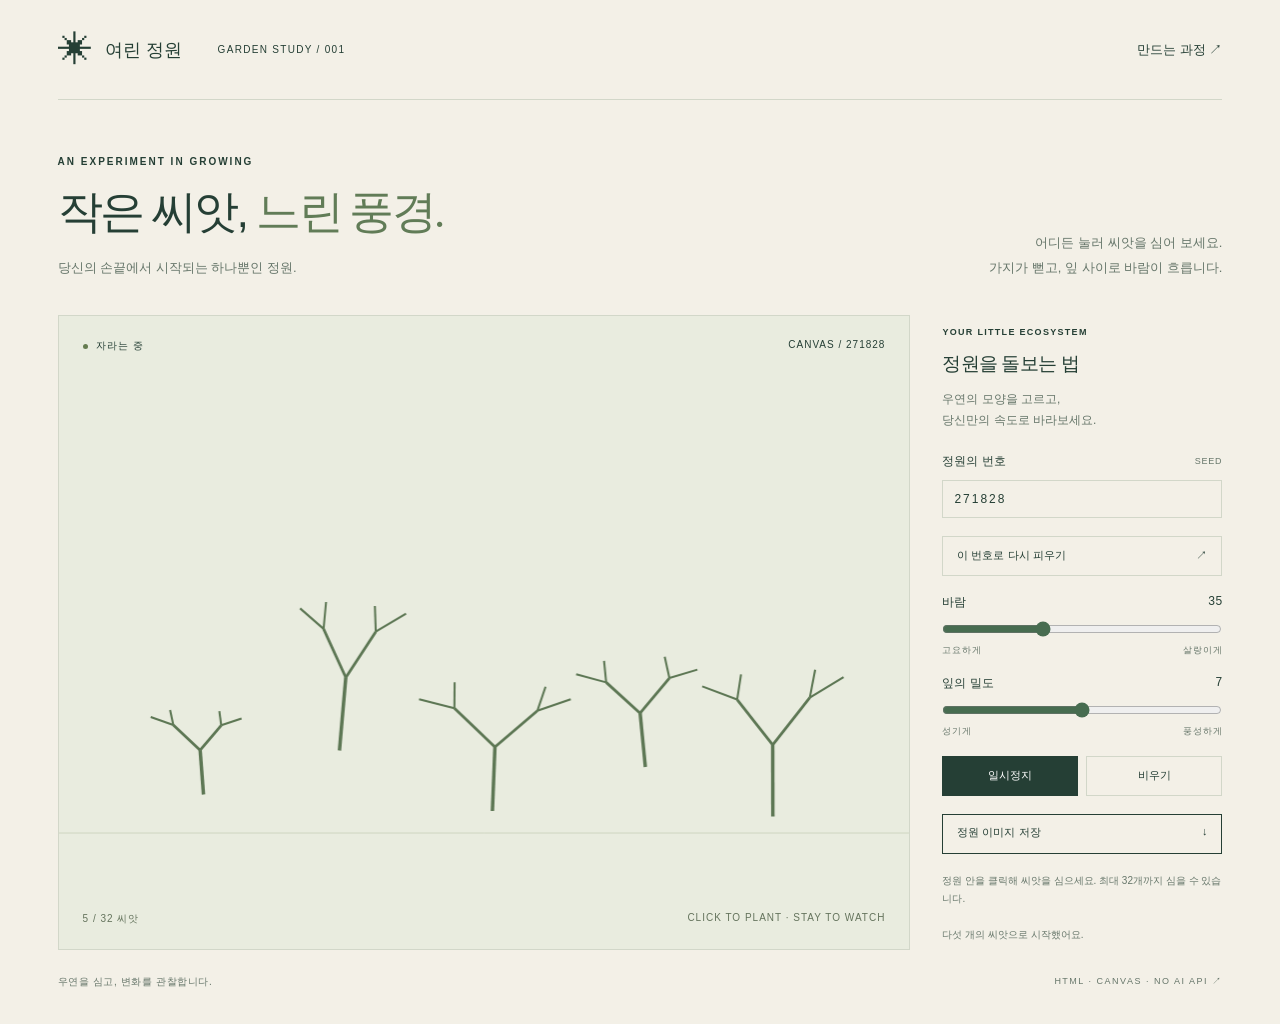
==== index.html @ 95283a8a "feat(v0): implement deterministic canvas garden and baseline evidence" ====
<!doctype html>
<html lang="ko">
<head><meta charset="utf-8"><meta name="viewport" content="width=device-width, initial-scale=1"><meta name="theme-color" content="#f3f0e7"><title>여린 정원 — 인터랙티브 생성형 정원</title><link rel="icon" href="data:,"><link rel="stylesheet" href="styles.css"></head>
<body>
<a class="skip" href="#garden">정원으로 건너뛰기</a>
<div class="shell">
  <header class="topbar"><a class="brand" href="index.html"><span class="brand-icon" aria-hidden="true">✳</span> 여린 정원 <small>GARDEN STUDY / 001</small></a><a href="process.html">만드는 과정 ↗</a></header>
  <main>
    <div class="intro"><div><p class="eyebrow">AN EXPERIMENT IN GROWING</p><h1>작은 씨앗, <em>느린 풍경.</em></h1><p class="subtitle">당신의 손끝에서 시작되는 하나뿐인 정원.</p></div><p class="intro-note">어디든 눌러 씨앗을 심어 보세요.<br>가지가 뻗고, 잎 사이로 바람이 흐릅니다.</p></div>
    <div class="workspace">
      <section class="garden-panel" aria-label="정원 작품">
        <div class="canvas-top"><span><i class="live-dot"></i> <span id="mode">자라는 중</span></span><span>CANVAS / <span id="edition">271828</span></span></div>
        <canvas id="garden" tabindex="0" role="img" aria-label="인터랙티브 정원. 클릭하여 씨앗을 심으세요." aria-describedby="canvas-help">Canvas를 지원하는 브라우저가 필요합니다.</canvas>
        <div class="canvas-bottom"><span id="count">5 / 32 씨앗</span><span>CLICK TO PLANT · STAY TO WATCH</span></div>
      </section>
      <aside class="controls" aria-label="정원 조절">
        <div class="control-title"><span class="eyebrow">YOUR LITTLE ECOSYSTEM</span><h2>정원을 돌보는 법</h2><p>우연의 모양을 고르고,<br>당신만의 속도로 바라보세요.</p></div>
        <label class="field" for="seed"><span>정원의 번호 <small>SEED</small></span><input id="seed" type="text" value="271828" maxlength="80" spellcheck="false" autocomplete="off"></label>
        <button id="regenerate" class="secondary">이 번호로 다시 피우기 <span aria-hidden="true">↗</span></button>
        <label class="field range-field" for="wind"><span>바람 <output id="wind-value" for="wind">35</output></span><input id="wind" type="range" min="0" max="100" value="35"><span class="range-ends"><small>고요하게</small><small>살랑이게</small></span></label>
        <label class="field range-field" for="density"><span>잎의 밀도 <output id="density-value" for="density">7</output></span><input id="density" type="range" min="2" max="12" value="7"><span class="range-ends"><small>성기게</small><small>풍성하게</small></span></label>
        <div class="actions"><button id="pause" class="primary" aria-pressed="false">일시정지</button><button id="reset" class="secondary">비우기</button></div>
        <button id="save" class="save">정원 이미지 저장 <span aria-hidden="true">↓</span></button>
        <p id="canvas-help" class="help">정원 안을 클릭해 씨앗을 심으세요. 최대 32개까지 심을 수 있습니다.</p>
        <p id="status" class="status" role="status" aria-live="polite">다섯 개의 씨앗으로 시작했어요.</p>
      </aside>
    </div>
    <footer class="footer"><span>우연을 심고, 변화를 관찰합니다.</span><span>HTML · CANVAS · NO AI API <span aria-hidden="true">↗</span></span></footer>
  </main>
</div><script src="engine.js"></script><script src="garden.js"></script></body></html>
---- styles.css ----
:root{--paper:#f3f0e7;--ink:#253f35;--muted:#66766a;--line:#d2d7c9;--accent:#476c50;font-family:Arial,'Malgun Gothic',sans-serif;color:var(--ink);background:var(--paper);font-synthesis:none}
*{box-sizing:border-box}body{margin:0}a{color:inherit;text-decoration:none}button,input{font:inherit}button,a,input{touch-action:manipulation}button{cursor:pointer}button:focus-visible,a:focus-visible,input:focus-visible,canvas:focus-visible{outline:3px solid #a15f32;outline-offset:4px}.shell{max-width:1560px;padding:0 4.5%;margin:auto}.skip{position:absolute;left:16px;top:-90px;background:white;padding:12px;z-index:5}.skip:focus{top:8px}.topbar{display:flex;align-items:center;justify-content:space-between;height:100px;border-bottom:1px solid var(--line);font-size:13px}.brand{display:flex;align-items:center;gap:12px;font-weight:700;font-size:18px}.brand-icon{font-size:35px}.brand small{margin-left:24px;font-size:10px;font-weight:400;letter-spacing:1.3px}.intro{display:flex;align-items:flex-end;justify-content:space-between;margin:46px 0 34px}.eyebrow{font-size:10px;letter-spacing:2px;font-weight:600}h1{font-size:45px;letter-spacing:-2.7px;margin:15px 0 14px;font-weight:500}h1 em{font-family:Georgia,'Batang',serif;font-style:normal;color:#617c57}.subtitle,.intro-note{color:var(--muted);font-size:13px;line-height:1.9;margin:0}.intro-note{text-align:right}.workspace{display:grid;grid-template-columns:minmax(0,1fr) 280px;gap:32px}.garden-panel{border:1px solid var(--line);background:#e9ecdf;position:relative;min-width:0;overflow:hidden}.canvas-top,.canvas-bottom{display:flex;justify-content:space-between;font-size:10px;letter-spacing:1px;position:absolute;left:24px;right:24px;z-index:1;pointer-events:none}.canvas-top{top:23px}.canvas-bottom{bottom:23px;color:#64735c}.live-dot{display:inline-block;width:5px;height:5px;background:#657c50;border-radius:50%;margin-right:5px}canvas{display:block;width:100%;height:550px;cursor:crosshair}.controls{display:flex;flex-direction:column;gap:18px;padding:6px 0}.control-title{margin-bottom:3px}.control-title .eyebrow{font-size:9px;letter-spacing:1.3px}h2{font-size:19px;font-weight:500;letter-spacing:-.8px;margin:12px 0}.control-title p{font-size:12px;color:var(--muted);line-height:1.8;margin:0}.field{display:block;font-size:12px}.field>span:first-child{display:flex;justify-content:space-between;align-items:center;margin-bottom:10px}.field small{font-size:9px;letter-spacing:.8px;color:var(--muted)}input[type=text]{border:1px solid var(--line);border-radius:0;background:transparent;padding:11px;width:100%;letter-spacing:2px;color:var(--ink)}button{min-height:40px;border:1px solid var(--line);background:transparent;color:var(--ink);padding:10px 14px;font-size:11px}.secondary{display:flex;justify-content:space-between;align-items:center}.primary{background:var(--ink);border-color:var(--ink);color:white}.actions{display:grid;grid-template-columns:1fr 1fr;gap:8px}.actions .secondary{justify-content:center}.save{display:flex;justify-content:space-between;border-color:var(--ink)}input[type=range]{display:block;width:100%;accent-color:var(--accent);height:16px;margin:0}.range-ends{display:flex;justify-content:space-between;margin-top:7px}output{font-family:monospace;font-size:12px}.help,.status{font-size:10px;line-height:1.8;color:var(--muted);margin:0}.status{min-height:18px}.footer{display:flex;justify-content:space-between;color:var(--muted);font-size:10px;letter-spacing:.6px;margin:25px 0 35px}.footer span:last-child{font-size:9px;letter-spacing:1.5px}button:hover{background:#dde2d3}.primary:hover{background:#365646}
@media(max-width:760px){.shell{padding:0 20px}.topbar{height:75px}.brand small{display:none}.intro{margin:32px 0 25px}.intro-note{display:none}h1{font-size:32px;letter-spacing:-1.8px}.workspace{grid-template-columns:1fr;gap:24px}canvas{height:440px}.controls{padding:0}.control-title p br{display:none}.footer{gap:20px;line-height:1.8}.canvas-top,.canvas-bottom{left:15px;right:15px;font-size:8px}}
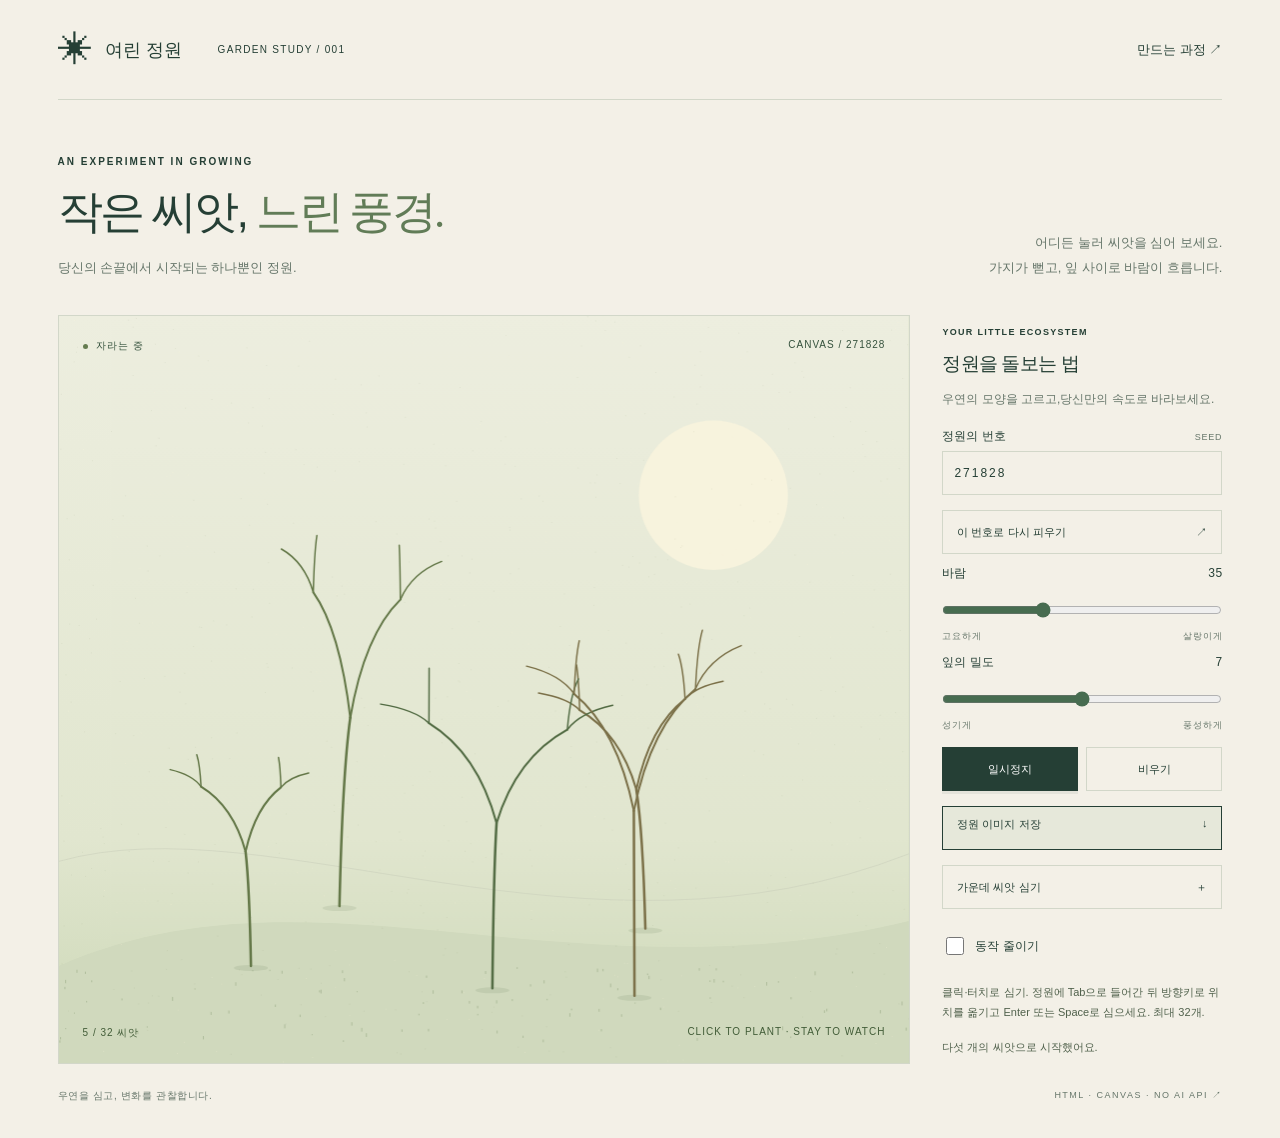
==== commit 90a835bb: "feat(v2): add keyboard, reduced motion and mobile controls with verified evidence" ====
--- a/index.html
+++ b/index.html
@@ -10,18 +10,21 @@
     <div class="workspace">
       <section class="garden-panel" aria-label="정원 작품">
         <div class="canvas-top"><span><i class="live-dot"></i> <span id="mode">자라는 중</span></span><span>CANVAS / <span id="edition">271828</span></span></div>
-        <canvas id="garden" tabindex="0" role="img" aria-label="인터랙티브 정원. 클릭하여 씨앗을 심으세요." aria-describedby="canvas-help">Canvas를 지원하는 브라우저가 필요합니다.</canvas>
+        <canvas id="garden" tabindex="0" role="application" aria-label="키보드로 씨앗을 심는 정원" aria-describedby="canvas-help">Canvas를 지원하는 브라우저가 필요합니다. 아래 가운데 심기 버튼을 이용할 수도 있습니다.</canvas>
         <div class="canvas-bottom"><span id="count">5 / 32 씨앗</span><span>CLICK TO PLANT · STAY TO WATCH</span></div>
       </section>
       <aside class="controls" aria-label="정원 조절">
         <div class="control-title"><span class="eyebrow">YOUR LITTLE ECOSYSTEM</span><h2>정원을 돌보는 법</h2><p>우연의 모양을 고르고,<br>당신만의 속도로 바라보세요.</p></div>
-        <label class="field" for="seed"><span>정원의 번호 <small>SEED</small></span><input id="seed" type="text" value="271828" maxlength="80" spellcheck="false" autocomplete="off"></label>
+        <label class="field seed-field" for="seed"><span>정원의 번호 <small>SEED</small></span><input id="seed" type="text" value="271828" maxlength="80" spellcheck="false" autocomplete="off"></label>
         <button id="regenerate" class="secondary">이 번호로 다시 피우기 <span aria-hidden="true">↗</span></button>
-        <label class="field range-field" for="wind"><span>바람 <output id="wind-value" for="wind">35</output></span><input id="wind" type="range" min="0" max="100" value="35"><span class="range-ends"><small>고요하게</small><small>살랑이게</small></span></label>
-        <label class="field range-field" for="density"><span>잎의 밀도 <output id="density-value" for="density">7</output></span><input id="density" type="range" min="2" max="12" value="7"><span class="range-ends"><small>성기게</small><small>풍성하게</small></span></label>
+        <label class="field range-field wind-field" for="wind"><span>바람 <output id="wind-value" for="wind">35</output></span><input id="wind" type="range" min="0" max="100" value="35"><span class="range-ends"><small>고요하게</small><small>살랑이게</small></span></label>
+        <label class="field range-field density-field" for="density"><span>잎의 밀도 <output id="density-value" for="density">7</output></span><input id="density" type="range" min="2" max="12" value="7"><span class="range-ends"><small>성기게</small><small>풍성하게</small></span></label>
         <div class="actions"><button id="pause" class="primary" aria-pressed="false">일시정지</button><button id="reset" class="secondary">비우기</button></div>
         <button id="save" class="save">정원 이미지 저장 <span aria-hidden="true">↓</span></button>
-        <p id="canvas-help" class="help">정원 안을 클릭해 씨앗을 심으세요. 최대 32개까지 심을 수 있습니다.</p>
+        <button id="plant-center" class="secondary">가운데 씨앗 심기 <span aria-hidden="true">＋</span></button>
+        <label class="motion-field"><input id="reduced" type="checkbox"> 동작 줄이기 <small id="motion-source"></small></label>
+        <p id="canvas-help" class="help">클릭·터치로 심기. 정원에 Tab으로 들어간 뒤 방향키로 위치를 옮기고 Enter 또는 Space로 심으세요. 최대 32개.</p>
+        <p id="fixed-note" class="help" hidden>성장 6초를 고정한 기록 화면입니다. <a href="index.html">직접 가꾸기 ↗</a></p>
         <p id="status" class="status" role="status" aria-live="polite">다섯 개의 씨앗으로 시작했어요.</p>
       </aside>
     </div>
--- a/styles.css
+++ b/styles.css
@@ -1,3 +1,6 @@
 :root{--paper:#f3f0e7;--ink:#253f35;--muted:#66766a;--line:#d2d7c9;--accent:#476c50;font-family:Arial,'Malgun Gothic',sans-serif;color:var(--ink);background:var(--paper);font-synthesis:none}
 *{box-sizing:border-box}body{margin:0}a{color:inherit;text-decoration:none}button,input{font:inherit}button,a,input{touch-action:manipulation}button{cursor:pointer}button:focus-visible,a:focus-visible,input:focus-visible,canvas:focus-visible{outline:3px solid #a15f32;outline-offset:4px}.shell{max-width:1560px;padding:0 4.5%;margin:auto}.skip{position:absolute;left:16px;top:-90px;background:white;padding:12px;z-index:5}.skip:focus{top:8px}.topbar{display:flex;align-items:center;justify-content:space-between;height:100px;border-bottom:1px solid var(--line);font-size:13px}.brand{display:flex;align-items:center;gap:12px;font-weight:700;font-size:18px}.brand-icon{font-size:35px}.brand small{margin-left:24px;font-size:10px;font-weight:400;letter-spacing:1.3px}.intro{display:flex;align-items:flex-end;justify-content:space-between;margin:46px 0 34px}.eyebrow{font-size:10px;letter-spacing:2px;font-weight:600}h1{font-size:45px;letter-spacing:-2.7px;margin:15px 0 14px;font-weight:500}h1 em{font-family:Georgia,'Batang',serif;font-style:normal;color:#617c57}.subtitle,.intro-note{color:var(--muted);font-size:13px;line-height:1.9;margin:0}.intro-note{text-align:right}.workspace{display:grid;grid-template-columns:minmax(0,1fr) 280px;gap:32px}.garden-panel{border:1px solid var(--line);background:#e9ecdf;position:relative;min-width:0;overflow:hidden}.canvas-top,.canvas-bottom{display:flex;justify-content:space-between;font-size:10px;letter-spacing:1px;position:absolute;left:24px;right:24px;z-index:1;pointer-events:none}.canvas-top{top:23px}.canvas-bottom{bottom:23px;color:#64735c}.live-dot{display:inline-block;width:5px;height:5px;background:#657c50;border-radius:50%;margin-right:5px}canvas{display:block;width:100%;height:550px;cursor:crosshair}.controls{display:flex;flex-direction:column;gap:18px;padding:6px 0}.control-title{margin-bottom:3px}.control-title .eyebrow{font-size:9px;letter-spacing:1.3px}h2{font-size:19px;font-weight:500;letter-spacing:-.8px;margin:12px 0}.control-title p{font-size:12px;color:var(--muted);line-height:1.8;margin:0}.field{display:block;font-size:12px}.field>span:first-child{display:flex;justify-content:space-between;align-items:center;margin-bottom:10px}.field small{font-size:9px;letter-spacing:.8px;color:var(--muted)}input[type=text]{border:1px solid var(--line);border-radius:0;background:transparent;padding:11px;width:100%;letter-spacing:2px;color:var(--ink)}button{min-height:40px;border:1px solid var(--line);background:transparent;color:var(--ink);padding:10px 14px;font-size:11px}.secondary{display:flex;justify-content:space-between;align-items:center}.primary{background:var(--ink);border-color:var(--ink);color:white}.actions{display:grid;grid-template-columns:1fr 1fr;gap:8px}.actions .secondary{justify-content:center}.save{display:flex;justify-content:space-between;border-color:var(--ink)}input[type=range]{display:block;width:100%;accent-color:var(--accent);height:16px;margin:0}.range-ends{display:flex;justify-content:space-between;margin-top:7px}output{font-family:monospace;font-size:12px}.help,.status{font-size:10px;line-height:1.8;color:var(--muted);margin:0}.status{min-height:18px}.footer{display:flex;justify-content:space-between;color:var(--muted);font-size:10px;letter-spacing:.6px;margin:25px 0 35px}.footer span:last-child{font-size:9px;letter-spacing:1.5px}button:hover{background:#dde2d3}.primary:hover{background:#365646}
-@media(max-width:760px){.shell{padding:0 20px}.topbar{height:75px}.brand small{display:none}.intro{margin:32px 0 25px}.intro-note{display:none}h1{font-size:32px;letter-spacing:-1.8px}.workspace{grid-template-columns:1fr;gap:24px}canvas{height:440px}.controls{padding:0}.control-title p br{display:none}.footer{gap:20px;line-height:1.8}.canvas-top,.canvas-bottom{left:15px;right:15px;font-size:8px}}
+.garden-panel{min-height:680px}.garden-panel canvas{position:absolute;inset:0;height:100%}.canvas-bottom{color:#415c37}.canvas-top{color:#34513c}.save{background:#e6e8da}.primary{box-shadow:0 3px 0 #253f3512}
+.controls{gap:15px}.control-title p br{display:none}.field>span:first-child{margin-bottom:6px}button,input[type=text]{min-height:44px}input[type=range]{height:44px}.range-ends{margin-top:-2px}.motion-field{display:flex;align-items:center;gap:8px;min-height:44px;font-size:12px}.motion-field input{width:18px;height:18px;accent-color:var(--ink)}.motion-field small{font-size:10px;color:#53664d}.help,.status{font-size:11px;color:#50614c}.help a{text-decoration:underline;text-underline-offset:3px}.range-field{margin-top:-4px}
+@media(max-width:760px){.shell{padding:0 20px}.topbar{height:75px}.brand small{display:none}.intro{margin:32px 0 25px}.intro-note{display:none}h1{font-size:32px;letter-spacing:-1.8px}.workspace{grid-template-columns:1fr;gap:22px}.garden-panel{min-height:440px}.controls{padding:0;display:grid;grid-template-columns:1fr 1fr;gap:15px 12px}.control-title{grid-column:1/-1}.control-title p{display:none}.control-title h2{margin:7px 0}.actions{grid-column:1/-1;grid-row:2}.save{grid-column:1/-1;grid-row:3}.seed-field{grid-column:1/-1}.controls #regenerate,.motion-field,.help,.status{grid-column:1/-1}.range-field{min-width:0}.footer{gap:20px;line-height:1.8}.canvas-top,.canvas-bottom{left:15px;right:15px;font-size:8px}.canvas-bottom span:last-child{max-width:55%;text-align:right}.controls #plant-center{grid-column:1/-1}.intro .eyebrow{font-size:9px}.topbar>a:last-child{font-size:12px;min-height:44px;display:flex;align-items:center}}
+@media(prefers-reduced-motion:reduce){html{scroll-behavior:auto}}
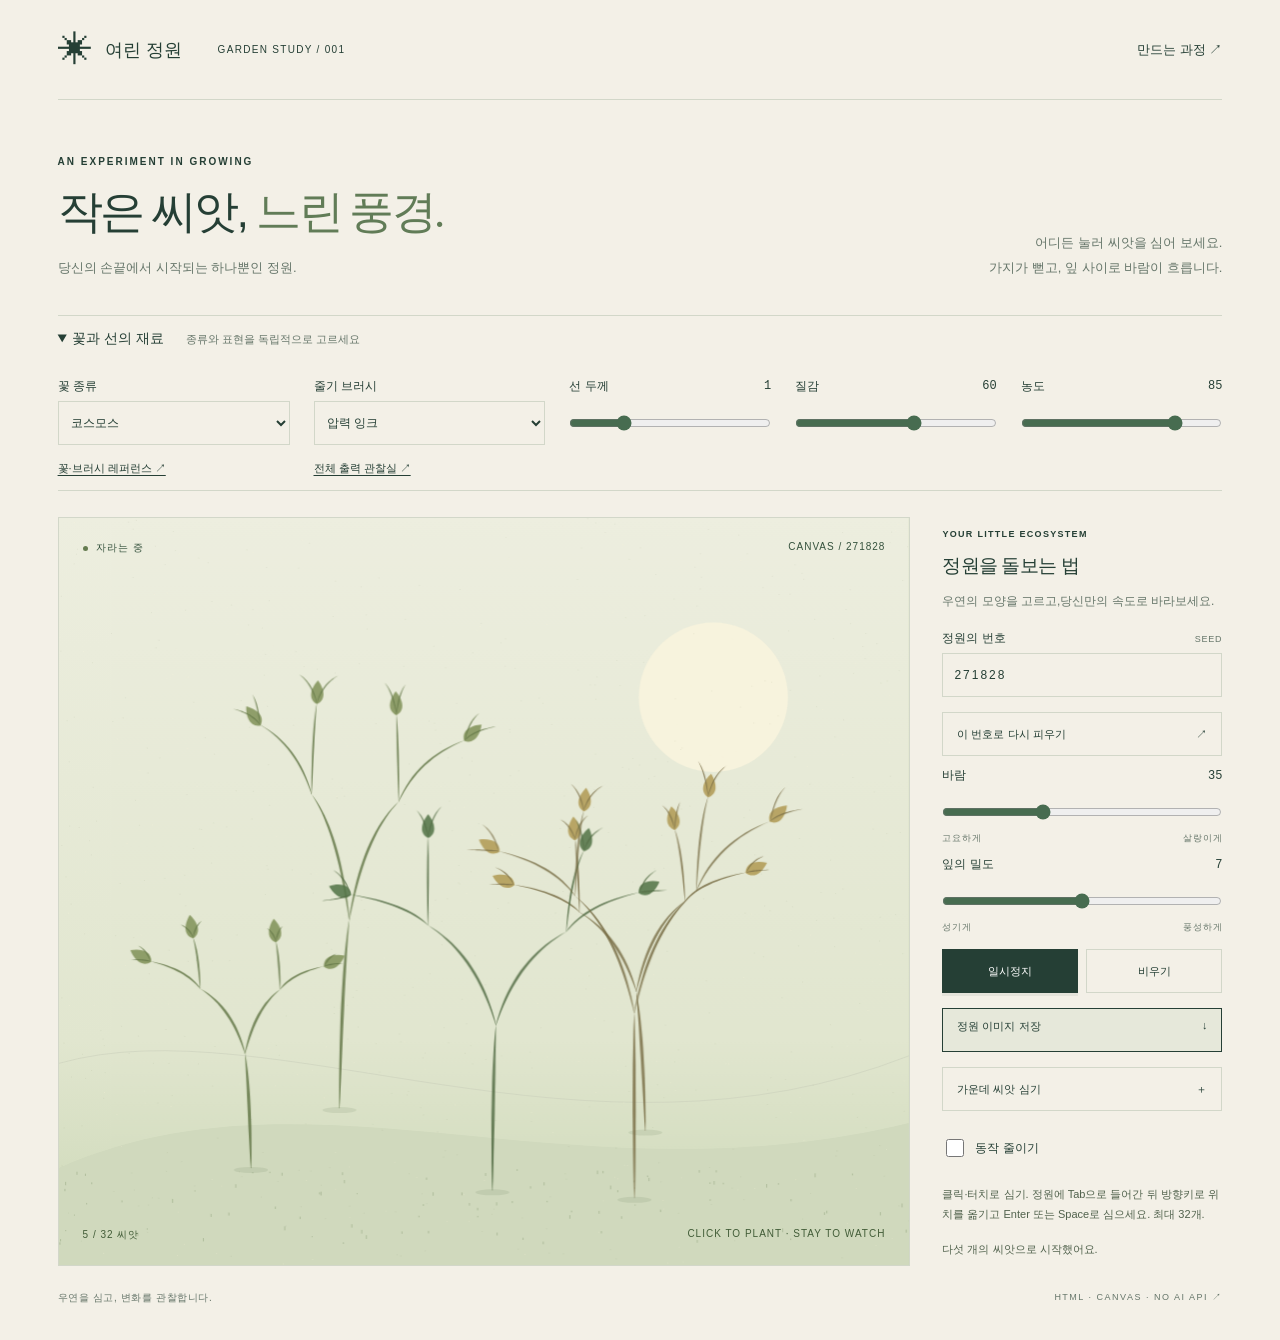
==== commit fe2a481d: "feat(v3): add three botanical blooms and five independent brush materials" ====
--- a/index.html
+++ b/index.html
@@ -7,6 +7,14 @@
   <header class="topbar"><a class="brand" href="index.html"><span class="brand-icon" aria-hidden="true">✳</span> 여린 정원 <small>GARDEN STUDY / 001</small></a><a href="process.html">만드는 과정 ↗</a></header>
   <main>
     <div class="intro"><div><p class="eyebrow">AN EXPERIMENT IN GROWING</p><h1>작은 씨앗, <em>느린 풍경.</em></h1><p class="subtitle">당신의 손끝에서 시작되는 하나뿐인 정원.</p></div><p class="intro-note">어디든 눌러 씨앗을 심어 보세요.<br>가지가 뻗고, 잎 사이로 바람이 흐릅니다.</p></div>
+    <details class="material-drawer" open><summary>꽃과 선의 재료 <span>종류와 표현을 독립적으로 고르세요</span></summary><div class="material-grid">
+      <label class="field" for="flower"><span>꽃 종류</span><select id="flower"><option value="cosmos">코스모스</option><option value="daisy">데이지</option><option value="poppy">개양귀비</option></select></label>
+      <label class="field" for="brush"><span>줄기 브러시</span><select id="brush"><option value="pen">균일 펜</option><option value="ink" selected>압력 잉크</option><option value="pencil">연필</option><option value="dry">드라이 브러시</option><option value="watercolor">수채</option></select></label>
+      <label class="field" for="stroke-width"><span>선 두께 <output id="width-value">1</output></span><input id="stroke-width" type="range" min="0.5" max="2.5" step="0.1" value="1"></label>
+      <label class="field" for="texture"><span>질감 <output id="texture-value">60</output></span><input id="texture" type="range" min="0" max="100" value="60"></label>
+      <label class="field" for="opacity"><span>농도 <output id="opacity-value">85</output></span><input id="opacity" type="range" min="30" max="100" value="85"></label>
+      <a href="reference.html">꽃·브러시 레퍼런스 ↗</a><a href="study.html">전체 출력 관찰실 ↗</a>
+    </div></details>
     <div class="workspace">
       <section class="garden-panel" aria-label="정원 작품">
         <div class="canvas-top"><span><i class="live-dot"></i> <span id="mode">자라는 중</span></span><span>CANVAS / <span id="edition">271828</span></span></div>
@@ -30,4 +38,4 @@
     </div>
     <footer class="footer"><span>우연을 심고, 변화를 관찰합니다.</span><span>HTML · CANVAS · NO AI API <span aria-hidden="true">↗</span></span></footer>
   </main>
-</div><script src="engine.js"></script><script src="garden.js"></script></body></html>
+</div><script src="engine.js"></script><script src="flower-art.js"></script><script src="brush-art.js"></script><script src="plant-renderer.js"></script><script src="garden.js"></script></body></html>
--- a/styles.css
+++ b/styles.css
@@ -4,3 +4,4 @@
 .controls{gap:15px}.control-title p br{display:none}.field>span:first-child{margin-bottom:6px}button,input[type=text]{min-height:44px}input[type=range]{height:44px}.range-ends{margin-top:-2px}.motion-field{display:flex;align-items:center;gap:8px;min-height:44px;font-size:12px}.motion-field input{width:18px;height:18px;accent-color:var(--ink)}.motion-field small{font-size:10px;color:#53664d}.help,.status{font-size:11px;color:#50614c}.help a{text-decoration:underline;text-underline-offset:3px}.range-field{margin-top:-4px}
 @media(max-width:760px){.shell{padding:0 20px}.topbar{height:75px}.brand small{display:none}.intro{margin:32px 0 25px}.intro-note{display:none}h1{font-size:32px;letter-spacing:-1.8px}.workspace{grid-template-columns:1fr;gap:22px}.garden-panel{min-height:440px}.controls{padding:0;display:grid;grid-template-columns:1fr 1fr;gap:15px 12px}.control-title{grid-column:1/-1}.control-title p{display:none}.control-title h2{margin:7px 0}.actions{grid-column:1/-1;grid-row:2}.save{grid-column:1/-1;grid-row:3}.seed-field{grid-column:1/-1}.controls #regenerate,.motion-field,.help,.status{grid-column:1/-1}.range-field{min-width:0}.footer{gap:20px;line-height:1.8}.canvas-top,.canvas-bottom{left:15px;right:15px;font-size:8px}.canvas-bottom span:last-child{max-width:55%;text-align:right}.controls #plant-center{grid-column:1/-1}.intro .eyebrow{font-size:9px}.topbar>a:last-child{font-size:12px;min-height:44px;display:flex;align-items:center}}
 @media(prefers-reduced-motion:reduce){html{scroll-behavior:auto}}
+.material-drawer{border-block:1px solid var(--line);margin:0 0 26px;padding:14px 0}.material-drawer summary{cursor:pointer;font-size:14px;min-height:32px}.material-drawer summary span{font-size:11px;color:var(--muted);margin-left:18px}.material-grid{display:grid;grid-template-columns:1.15fr 1.15fr 1fr 1fr 1fr;gap:16px 24px;padding-top:16px}.material-grid a{font-size:11px;text-decoration:underline;text-underline-offset:3px}.material-grid select{min-height:44px;width:100%;background:transparent;color:var(--ink);border:1px solid var(--line);padding:8px;font:inherit}.material-grid input[type=range]{height:44px}.material-grid .field{min-width:0}@media(max-width:760px){.material-grid{grid-template-columns:1fr 1fr;gap:16px}.material-drawer summary span{display:none}.material-drawer summary{min-height:44px;padding-top:10px}.material-grid .field:last-of-type{grid-column:1/-1}}
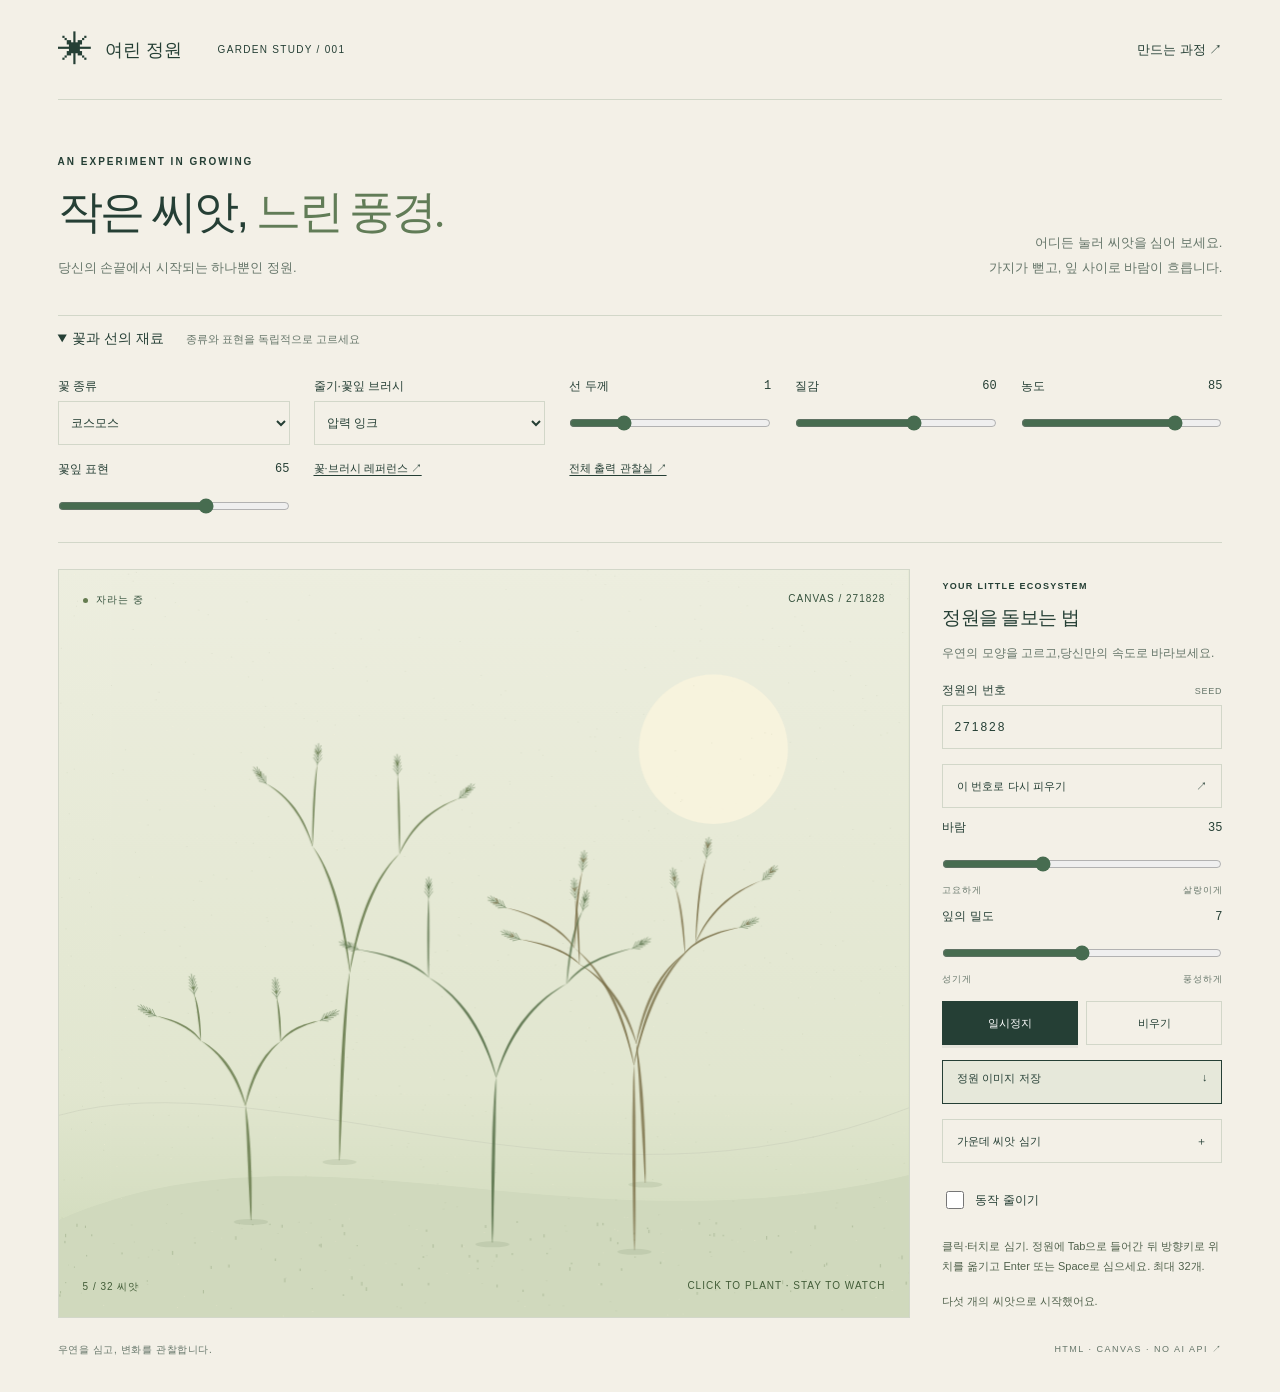
==== commit f2d687e9: "feat: apply five drawing materials to petal silhouettes (v6)" ====
--- a/index.html
+++ b/index.html
@@ -9,11 +9,11 @@
     <div class="intro"><div><p class="eyebrow">AN EXPERIMENT IN GROWING</p><h1>작은 씨앗, <em>느린 풍경.</em></h1><p class="subtitle">당신의 손끝에서 시작되는 하나뿐인 정원.</p></div><p class="intro-note">어디든 눌러 씨앗을 심어 보세요.<br>가지가 뻗고, 잎 사이로 바람이 흐릅니다.</p></div>
     <details class="material-drawer" open><summary>꽃과 선의 재료 <span>종류와 표현을 독립적으로 고르세요</span></summary><div class="material-grid">
       <label class="field" for="flower"><span>꽃 종류</span><select id="flower"><option value="cosmos">코스모스</option><option value="daisy">데이지</option><option value="poppy">개양귀비</option></select></label>
-      <label class="field" for="brush"><span>줄기 브러시</span><select id="brush"><option value="pen">균일 펜</option><option value="ink" selected>압력 잉크</option><option value="pencil">연필</option><option value="dry">드라이 브러시</option><option value="watercolor">수채</option></select></label>
+      <label class="field" for="brush"><span>줄기·꽃잎 브러시</span><select id="brush"><option value="pen">균일 펜</option><option value="ink" selected>압력 잉크</option><option value="pencil">연필</option><option value="dry">드라이 브러시</option><option value="watercolor">수채</option></select></label>
       <label class="field" for="stroke-width"><span>선 두께 <output id="width-value">1</output></span><input id="stroke-width" type="range" min="0.5" max="2.5" step="0.1" value="1"></label>
       <label class="field" for="texture"><span>질감 <output id="texture-value">60</output></span><input id="texture" type="range" min="0" max="100" value="60"></label>
       <label class="field" for="opacity"><span>농도 <output id="opacity-value">85</output></span><input id="opacity" type="range" min="30" max="100" value="85"></label>
-      <a href="reference.html">꽃·브러시 레퍼런스 ↗</a><a href="study.html">전체 출력 관찰실 ↗</a>
+      <label class="field" for="petal-strength"><span>꽃잎 표현 <output id="petal-value">65</output></span><input id="petal-strength" type="range" min="0" max="100" value="65"></label><a href="reference.html">꽃·브러시 레퍼런스 ↗</a><a href="study.html">전체 출력 관찰실 ↗</a>
     </div></details>
     <div class="workspace">
       <section class="garden-panel" aria-label="정원 작품">
@@ -38,4 +38,4 @@
     </div>
     <footer class="footer"><span>우연을 심고, 변화를 관찰합니다.</span><span>HTML · CANVAS · NO AI API <span aria-hidden="true">↗</span></span></footer>
   </main>
-</div><script src="engine.js"></script><script src="flower-art.js"></script><script src="brush-art.js"></script><script src="plant-renderer.js"></script><script src="garden.js"></script></body></html>
+</div><script src="engine.js"></script><script src="petal-paint.js"></script><script src="flower-art.js"></script><script src="brush-art.js"></script><script src="plant-renderer.js"></script><script src="garden.js"></script></body></html>
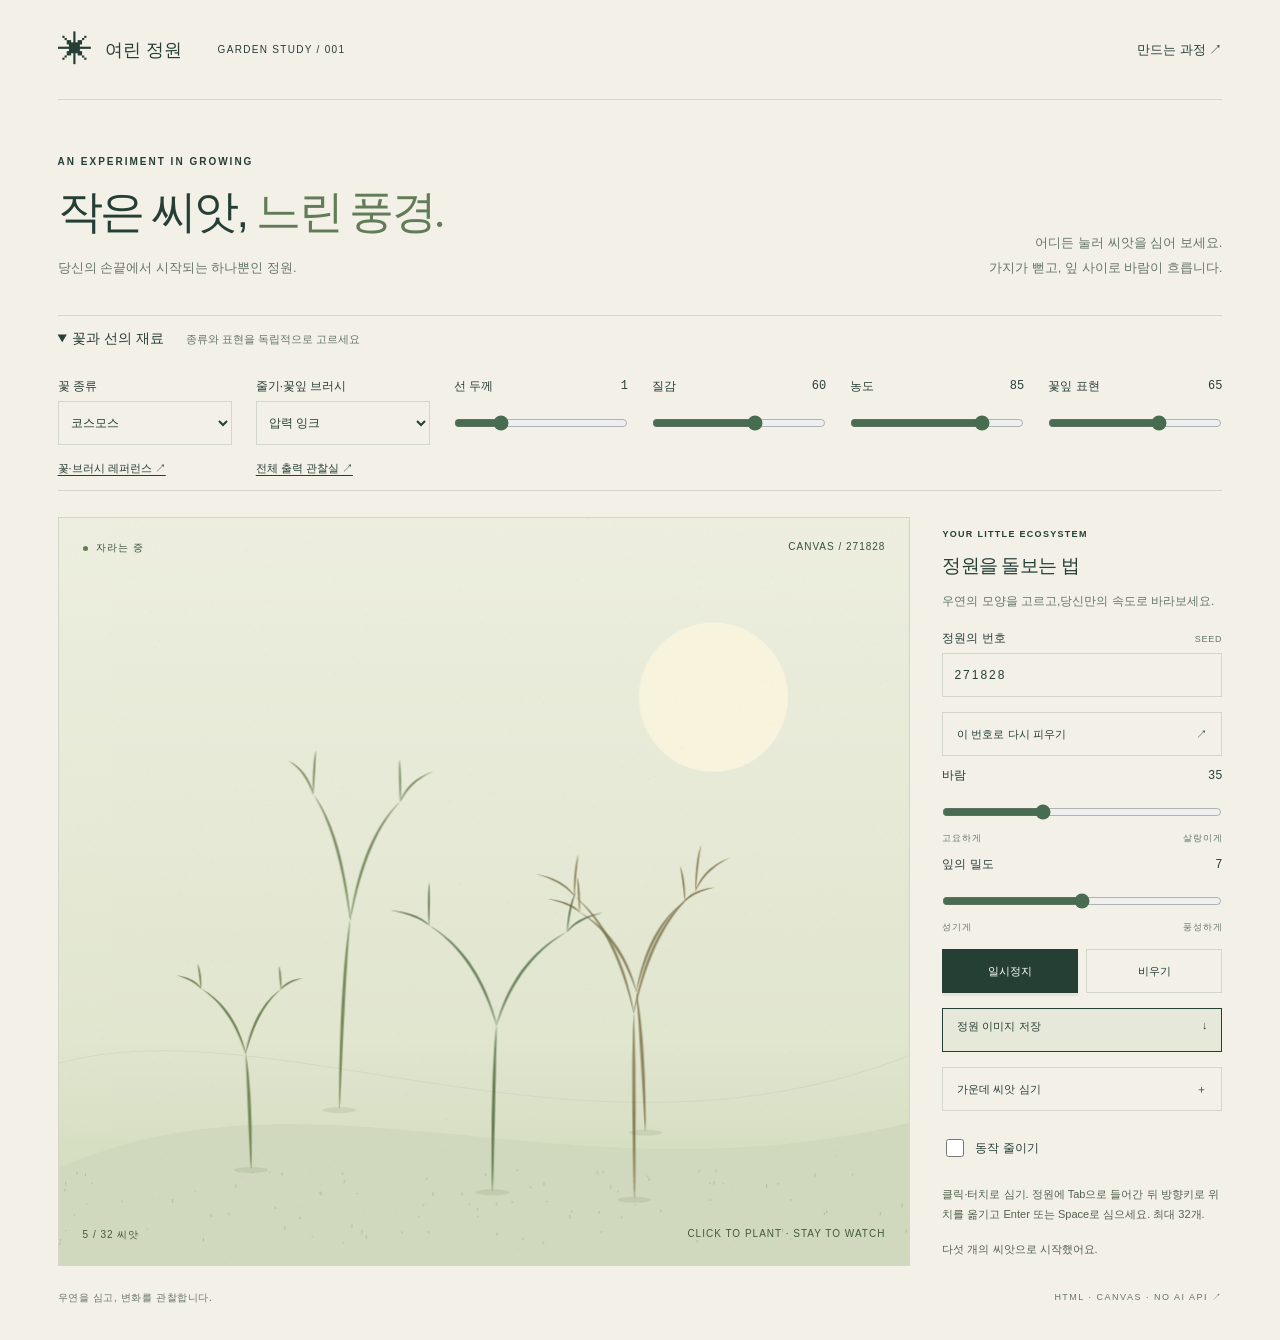
==== commit de94619f: "refine: distinguish petal grounds and paper exposure at garden scale (v8)" ====
--- a/index.html
+++ b/index.html
@@ -13,7 +13,7 @@
       <label class="field" for="stroke-width"><span>선 두께 <output id="width-value">1</output></span><input id="stroke-width" type="range" min="0.5" max="2.5" step="0.1" value="1"></label>
       <label class="field" for="texture"><span>질감 <output id="texture-value">60</output></span><input id="texture" type="range" min="0" max="100" value="60"></label>
       <label class="field" for="opacity"><span>농도 <output id="opacity-value">85</output></span><input id="opacity" type="range" min="30" max="100" value="85"></label>
-      <label class="field" for="petal-strength"><span>꽃잎 표현 <output id="petal-value">65</output></span><input id="petal-strength" type="range" min="0" max="100" value="65"></label><a href="reference.html">꽃·브러시 레퍼런스 ↗</a><a href="study.html">전체 출력 관찰실 ↗</a>
+      <label class="field" for="petal-strength"><span>꽃잎 표현 <output id="petal-value">65</output></span><input id="petal-strength" type="range" min="0" max="100" value="65"></label><a href="reference.html">꽃·브러시 레퍼런스 ↗</a><a href="petal-study.html">전체 출력 관찰실 ↗</a>
     </div></details>
     <div class="workspace">
       <section class="garden-panel" aria-label="정원 작품">
--- a/styles.css
+++ b/styles.css
@@ -4,4 +4,4 @@
 .controls{gap:15px}.control-title p br{display:none}.field>span:first-child{margin-bottom:6px}button,input[type=text]{min-height:44px}input[type=range]{height:44px}.range-ends{margin-top:-2px}.motion-field{display:flex;align-items:center;gap:8px;min-height:44px;font-size:12px}.motion-field input{width:18px;height:18px;accent-color:var(--ink)}.motion-field small{font-size:10px;color:#53664d}.help,.status{font-size:11px;color:#50614c}.help a{text-decoration:underline;text-underline-offset:3px}.range-field{margin-top:-4px}
 @media(max-width:760px){.shell{padding:0 20px}.topbar{height:75px}.brand small{display:none}.intro{margin:32px 0 25px}.intro-note{display:none}h1{font-size:32px;letter-spacing:-1.8px}.workspace{grid-template-columns:1fr;gap:22px}.garden-panel{min-height:440px}.controls{padding:0;display:grid;grid-template-columns:1fr 1fr;gap:15px 12px}.control-title{grid-column:1/-1}.control-title p{display:none}.control-title h2{margin:7px 0}.actions{grid-column:1/-1;grid-row:2}.save{grid-column:1/-1;grid-row:3}.seed-field{grid-column:1/-1}.controls #regenerate,.motion-field,.help,.status{grid-column:1/-1}.range-field{min-width:0}.footer{gap:20px;line-height:1.8}.canvas-top,.canvas-bottom{left:15px;right:15px;font-size:8px}.canvas-bottom span:last-child{max-width:55%;text-align:right}.controls #plant-center{grid-column:1/-1}.intro .eyebrow{font-size:9px}.topbar>a:last-child{font-size:12px;min-height:44px;display:flex;align-items:center}}
 @media(prefers-reduced-motion:reduce){html{scroll-behavior:auto}}
-.material-drawer{border-block:1px solid var(--line);margin:0 0 26px;padding:14px 0}.material-drawer summary{cursor:pointer;font-size:14px;min-height:32px}.material-drawer summary span{font-size:11px;color:var(--muted);margin-left:18px}.material-grid{display:grid;grid-template-columns:1.15fr 1.15fr 1fr 1fr 1fr;gap:16px 24px;padding-top:16px}.material-grid a{font-size:11px;text-decoration:underline;text-underline-offset:3px}.material-grid select{min-height:44px;width:100%;background:transparent;color:var(--ink);border:1px solid var(--line);padding:8px;font:inherit}.material-grid input[type=range]{height:44px}.material-grid .field{min-width:0}@media(max-width:760px){.material-grid{grid-template-columns:1fr 1fr;gap:16px}.material-drawer summary span{display:none}.material-drawer summary{min-height:44px;padding-top:10px}.material-grid .field:last-of-type{grid-column:1/-1}}
+.material-drawer{border-block:1px solid var(--line);margin:0 0 26px;padding:14px 0}.material-drawer summary{cursor:pointer;font-size:14px;min-height:32px}.material-drawer summary span{font-size:11px;color:var(--muted);margin-left:18px}.material-grid{display:grid;grid-template-columns:repeat(6,minmax(0,1fr));gap:16px 24px;padding-top:16px}.material-grid a{font-size:11px;text-decoration:underline;text-underline-offset:3px}.material-grid select{min-height:44px;width:100%;background:transparent;color:var(--ink);border:1px solid var(--line);padding:8px;font:inherit}.material-grid input[type=range]{height:44px}.material-grid .field{min-width:0}@media(max-width:760px){.material-grid{grid-template-columns:1fr 1fr;gap:16px}.material-drawer summary span{display:none}.material-drawer summary{min-height:44px;padding-top:10px}.material-grid .field:last-of-type{grid-column:1/-1}}
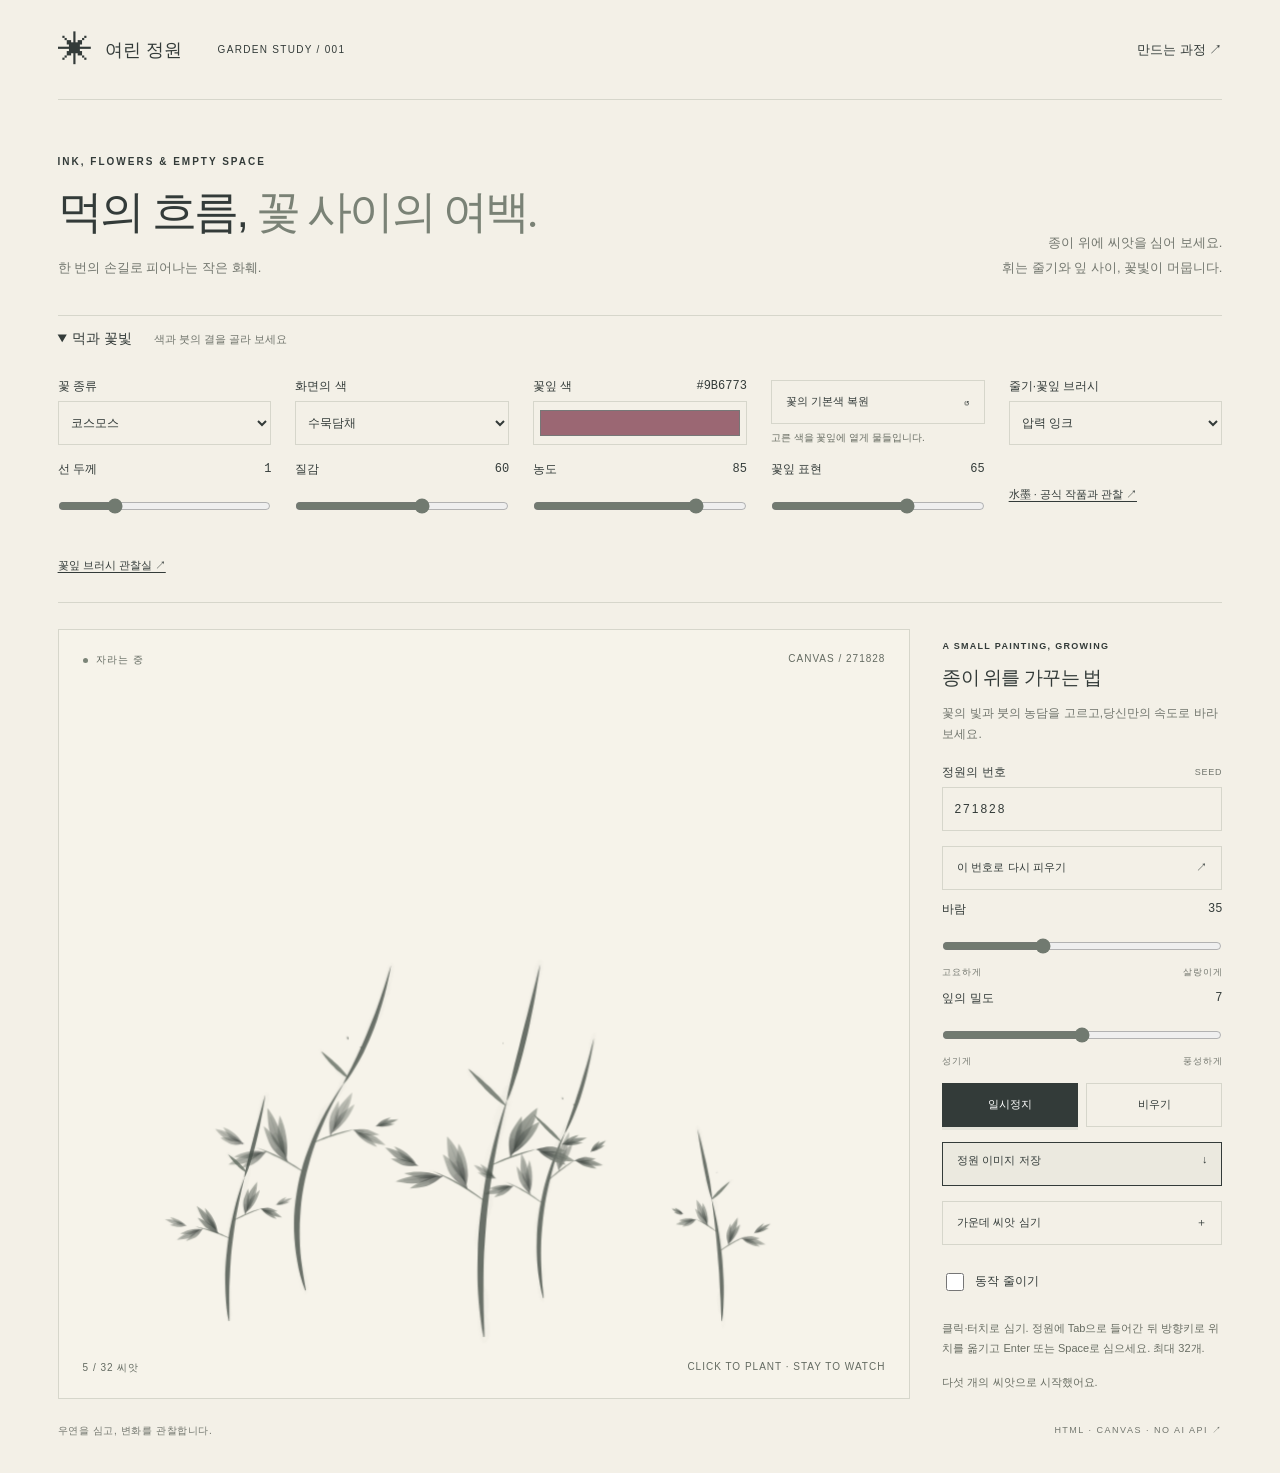
==== commit d63b83bd: "feat: v12 ink and tint garden with connected plant bodies" ====
--- a/index.html
+++ b/index.html
@@ -6,14 +6,17 @@
 <div class="shell">
   <header class="topbar"><a class="brand" href="index.html"><span class="brand-icon" aria-hidden="true">✳</span> 여린 정원 <small>GARDEN STUDY / 001</small></a><a href="process.html">만드는 과정 ↗</a></header>
   <main>
-    <div class="intro"><div><p class="eyebrow">AN EXPERIMENT IN GROWING</p><h1>작은 씨앗, <em>느린 풍경.</em></h1><p class="subtitle">당신의 손끝에서 시작되는 하나뿐인 정원.</p></div><p class="intro-note">어디든 눌러 씨앗을 심어 보세요.<br>가지가 뻗고, 잎 사이로 바람이 흐릅니다.</p></div>
-    <details class="material-drawer" open><summary>꽃과 선의 재료 <span>종류와 표현을 독립적으로 고르세요</span></summary><div class="material-grid">
+    <div class="intro"><div><p class="eyebrow">INK, FLOWERS & EMPTY SPACE</p><h1>먹의 흐름, <em>꽃 사이의 여백.</em></h1><p class="subtitle">한 번의 손길로 피어나는 작은 화훼.</p></div><p class="intro-note">종이 위에 씨앗을 심어 보세요.<br>휘는 줄기와 잎 사이, 꽃빛이 머뭅니다.</p></div>
+    <details class="material-drawer" open><summary>먹과 꽃빛 <span>색과 붓의 결을 골라 보세요</span></summary><div class="material-grid">
       <label class="field" for="flower"><span>꽃 종류</span><select id="flower"><option value="cosmos">코스모스</option><option value="daisy">데이지</option><option value="poppy">개양귀비</option></select></label>
+      <label class="field" for="painting-mode"><span>화면의 색</span><select id="painting-mode"><option value="tint">수묵담채</option><option value="ink">수묵 · 먹의 농담</option></select></label>
+      <label class="field color-field" for="flower-color"><span>꽃잎 색 <output id="color-value">#9B6773</output></span><input id="flower-color" type="color" value="#9b6773" aria-describedby="color-help"></label>
+      <div class="color-actions"><button id="restore-color" class="secondary">꽃의 기본색 복원 <span aria-hidden="true">↺</span></button><p id="color-help" class="help">고른 색을 꽃잎에 옅게 물들입니다.</p></div>
       <label class="field" for="brush"><span>줄기·꽃잎 브러시</span><select id="brush"><option value="pen">균일 펜</option><option value="ink" selected>압력 잉크</option><option value="pencil">연필</option><option value="dry">드라이 브러시</option><option value="watercolor">수채</option></select></label>
       <label class="field" for="stroke-width"><span>선 두께 <output id="width-value">1</output></span><input id="stroke-width" type="range" min="0.5" max="2.5" step="0.1" value="1"></label>
       <label class="field" for="texture"><span>질감 <output id="texture-value">60</output></span><input id="texture" type="range" min="0" max="100" value="60"></label>
       <label class="field" for="opacity"><span>농도 <output id="opacity-value">85</output></span><input id="opacity" type="range" min="30" max="100" value="85"></label>
-      <label class="field" for="petal-strength"><span>꽃잎 표현 <output id="petal-value">65</output></span><input id="petal-strength" type="range" min="0" max="100" value="65"></label><a href="reference.html">꽃·브러시 레퍼런스 ↗</a><a href="petal-study.html">전체 출력 관찰실 ↗</a>
+      <label class="field" for="petal-strength"><span>꽃잎 표현 <output id="petal-value">65</output></span><input id="petal-strength" type="range" min="0" max="100" value="65"></label><a href="reference.html">水墨 · 공식 작품과 관찰 ↗</a><a href="petal-study.html">꽃잎 브러시 관찰실 ↗</a>
     </div></details>
     <div class="workspace">
       <section class="garden-panel" aria-label="정원 작품">
@@ -22,7 +25,7 @@
         <div class="canvas-bottom"><span id="count">5 / 32 씨앗</span><span>CLICK TO PLANT · STAY TO WATCH</span></div>
       </section>
       <aside class="controls" aria-label="정원 조절">
-        <div class="control-title"><span class="eyebrow">YOUR LITTLE ECOSYSTEM</span><h2>정원을 돌보는 법</h2><p>우연의 모양을 고르고,<br>당신만의 속도로 바라보세요.</p></div>
+        <div class="control-title"><span class="eyebrow">A SMALL PAINTING, GROWING</span><h2>종이 위를 가꾸는 법</h2><p>꽃의 빛과 붓의 농담을 고르고,<br>당신만의 속도로 바라보세요.</p></div>
         <label class="field seed-field" for="seed"><span>정원의 번호 <small>SEED</small></span><input id="seed" type="text" value="271828" maxlength="80" spellcheck="false" autocomplete="off"></label>
         <button id="regenerate" class="secondary">이 번호로 다시 피우기 <span aria-hidden="true">↗</span></button>
         <label class="field range-field wind-field" for="wind"><span>바람 <output id="wind-value" for="wind">35</output></span><input id="wind" type="range" min="0" max="100" value="35"><span class="range-ends"><small>고요하게</small><small>살랑이게</small></span></label>
@@ -38,4 +41,4 @@
     </div>
     <footer class="footer"><span>우연을 심고, 변화를 관찰합니다.</span><span>HTML · CANVAS · NO AI API <span aria-hidden="true">↗</span></span></footer>
   </main>
-</div><script src="engine.js"></script><script src="petal-paint.js"></script><script src="flower-art.js"></script><script src="brush-art.js"></script><script src="plant-renderer.js"></script><script src="garden.js"></script></body></html>
+</div><script src="engine.js"></script><script src="petal-paint.js"></script><script src="ink-palette.js"></script><script src="flower-art.js"></script><script src="brush-art.js"></script><script src="plant-renderer.js"></script><script src="garden.js"></script></body></html>
--- a/styles.css
+++ b/styles.css
@@ -5,3 +5,6 @@
 @media(max-width:760px){.shell{padding:0 20px}.topbar{height:75px}.brand small{display:none}.intro{margin:32px 0 25px}.intro-note{display:none}h1{font-size:32px;letter-spacing:-1.8px}.workspace{grid-template-columns:1fr;gap:22px}.garden-panel{min-height:440px}.controls{padding:0;display:grid;grid-template-columns:1fr 1fr;gap:15px 12px}.control-title{grid-column:1/-1}.control-title p{display:none}.control-title h2{margin:7px 0}.actions{grid-column:1/-1;grid-row:2}.save{grid-column:1/-1;grid-row:3}.seed-field{grid-column:1/-1}.controls #regenerate,.motion-field,.help,.status{grid-column:1/-1}.range-field{min-width:0}.footer{gap:20px;line-height:1.8}.canvas-top,.canvas-bottom{left:15px;right:15px;font-size:8px}.canvas-bottom span:last-child{max-width:55%;text-align:right}.controls #plant-center{grid-column:1/-1}.intro .eyebrow{font-size:9px}.topbar>a:last-child{font-size:12px;min-height:44px;display:flex;align-items:center}}
 @media(prefers-reduced-motion:reduce){html{scroll-behavior:auto}}
 .material-drawer{border-block:1px solid var(--line);margin:0 0 26px;padding:14px 0}.material-drawer summary{cursor:pointer;font-size:14px;min-height:32px}.material-drawer summary span{font-size:11px;color:var(--muted);margin-left:18px}.material-grid{display:grid;grid-template-columns:repeat(6,minmax(0,1fr));gap:16px 24px;padding-top:16px}.material-grid a{font-size:11px;text-decoration:underline;text-underline-offset:3px}.material-grid select{min-height:44px;width:100%;background:transparent;color:var(--ink);border:1px solid var(--line);padding:8px;font:inherit}.material-grid input[type=range]{height:44px}.material-grid .field{min-width:0}@media(max-width:760px){.material-grid{grid-template-columns:1fr 1fr;gap:16px}.material-drawer summary span{display:none}.material-drawer summary{min-height:44px;padding-top:10px}.material-grid .field:last-of-type{grid-column:1/-1}}
+:root{--paper:#f3f0e7;--ink:#333b39;--muted:#72766e;--line:#d6d6cb;--accent:#717a70}
+h1 em{color:#7a8276}.garden-panel{background:#f6f3ea}.canvas-top,.canvas-bottom{color:#636a61}.live-dot{background:#7b8478}.save{background:#ebe9df}.primary:hover{background:#4b5650}button:hover{background:#e5e5da}.help,.status{color:#686d63}.color-field input{display:block;width:100%;height:44px;border:1px solid var(--line);padding:4px;background:transparent;cursor:pointer}.color-actions{align-self:end}.color-actions button{width:100%}.color-actions p{margin-top:6px;font-size:10px;line-height:1.5}.material-grid{grid-template-columns:repeat(5,minmax(0,1fr))}.material-grid a{min-height:44px;display:flex;align-items:center}.material-grid .color-actions{grid-row:1;grid-column:4}.material-grid .field:last-of-type{grid-column:auto}
+@media(max-width:760px){.material-grid{grid-template-columns:1fr 1fr}.material-grid .color-actions{grid-row:2;grid-column:2}.material-drawer:not([open]){margin-bottom:22px}h1{font-size:29px;letter-spacing:-1.7px}.intro .subtitle{font-size:12px}}
